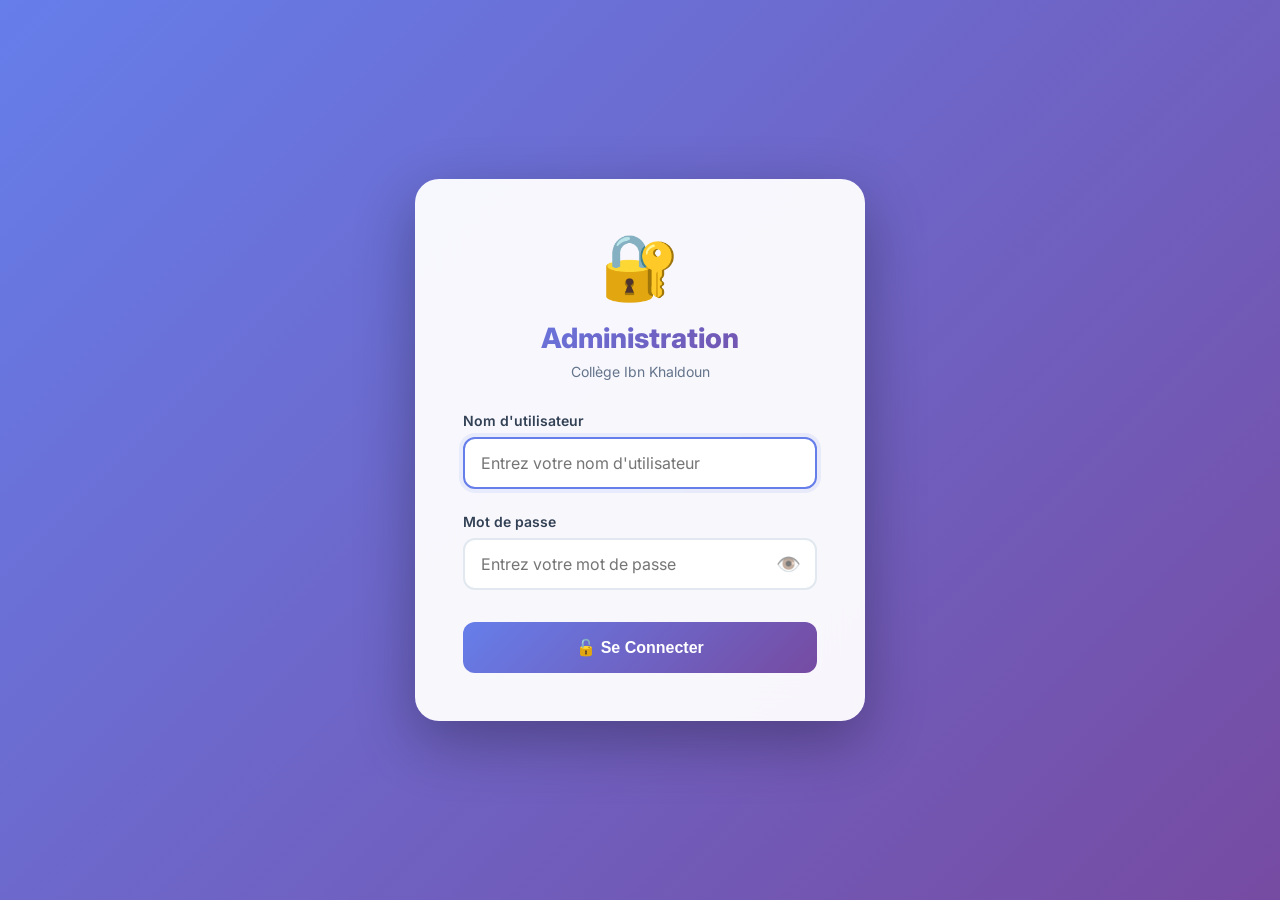
==== add.html @ 6a002084 "new dashbord" ====
<!DOCTYPE html>
<html lang="fr">

<head>
  <meta charset="UTF-8">
  <meta name="viewport" content="width=device-width, initial-scale=1.0">
  <title>Ajouter une Annonce</title>
  <link rel="stylesheet" href="style.css">
  <link href="https://fonts.googleapis.com/css2?family=Inter:wght@300;400;500;600;700;800&display=swap"
    rel="stylesheet">
  <script>
    // Check authentication
    if (sessionStorage.getItem('isLoggedIn') !== 'true') {
      window.location.href = 'login.html';
    }

    // Logout function
    function logout() {
      if (confirm('Voulez-vous vraiment vous déconnecter?')) {
        sessionStorage.removeItem('isLoggedIn');
        sessionStorage.removeItem('loginTime');
        window.location.href = 'login.html';
      }
    }
  </script>
</head>

<body class="admin-body">
  <div class="admin-container">
    <div class="admin-header">
      <h1>➕ Nouvelle Annonce</h1>
      <div style="display: flex; gap: 12px; flex-wrap: wrap;">
        <a href="index.html" class="btn-back">← Retour à l'écran</a>
        <button onclick="logout()" class="btn-logout">🚪 Déconnexion</button>
      </div>
    </div>

    <div class="form-container">
      <!-- TYPE SELECTOR -->
      <div class="type-selector">
        <h2>Type d'Annonce</h2>
        <div class="type-buttons">
          <button class="type-btn active" data-type="absent" onclick="selectType('absent')">
            <span class="type-icon">👨‍🏫</span>
            <span class="type-label">Professeur Absent</span>
          </button>
          <button class="type-btn" data-type="devoir" onclick="selectType('devoir')">
            <span class="type-icon">📝</span>
            <span class="type-label">Devoir / Examen</span>
          </button>
          <button class="type-btn" data-type="exclusion" onclick="selectType('exclusion')">
            <span class="type-icon">⚠️</span>
            <span class="type-label">Exclusion Élève</span>
          </button>
          <button class="type-btn" data-type="other" onclick="selectType('other')">
            <span class="type-icon">📢</span>
            <span class="type-label">Autre Annonce</span>
          </button>
        </div>
      </div>

      <!-- FORM FOR PROFESSEUR ABSENT -->
      <form id="form-absent" class="announcement-form active">
        <h3>Professeur Absent</h3>

        <div class="form-group">
          <label for="absent-prof">Nom du Professeur *</label>
          <input type="text" id="absent-prof" placeholder="Ex: M. Alami" required>
        </div>

        <div class="form-group">
          <label for="absent-matiere">Matière *</label>
          <input type="text" id="absent-matiere" placeholder="Ex: Mathématiques" required>
        </div>

        <div class="form-row">
          <div class="form-group">
            <label for="absent-start">Date de Début *</label>
            <input type="date" id="absent-start" required>
          </div>
          <div class="form-group">
            <label for="absent-end">Date de Fin *</label>
            <input type="date" id="absent-end" required>
          </div>
        </div>

        <div class="form-group">
          <label>Période Calculée</label>
          <div class="calculated-period" id="calculated-period">
            Sélectionnez les dates pour calculer la période
          </div>
        </div>

        <div class="form-group">
          <label for="absent-classes">Classes Concernées *</label>
          <input type="text" id="absent-classes" placeholder="Ex: 1ère A, 1ère B, 2ème C" required>
        </div>

        <div class="form-group">
          <label for="absent-notes">Notes Supplémentaires</label>
          <textarea id="absent-notes" rows="3" placeholder="Informations complémentaires..."></textarea>
        </div>

        <button type="submit" class="btn-submit">
          <span>✓</span> Publier l'Annonce
        </button>
      </form>

      <!-- FORM FOR DEVOIR -->
      <form id="form-devoir" class="announcement-form">
        <h3>Devoir / Examen</h3>

        <div class="form-group">
          <label for="devoir-type">Type *</label>
          <select id="devoir-type" required>
            <option value="">Sélectionner...</option>
            <option value="Devoir">Devoir</option>
            <option value="Examen">Examen</option>
            <option value="Contrôle">Contrôle</option>
            <option value="Test">Test</option>
          </select>
        </div>

        <div class="form-group">
          <label for="devoir-matiere">Matière *</label>
          <input type="text" id="devoir-matiere" placeholder="Ex: Physique-Chimie" required>
        </div>

        <div class="form-group">
          <label for="devoir-class">Classe *</label>
          <input type="text" id="devoir-class" placeholder="Ex: 3ème A" required>
        </div>

        <div class="form-group">
          <label for="devoir-salle">Numéro de Salle *</label>
          <input type="text" id="devoir-salle" placeholder="Ex: B12" required>
        </div>

        <div class="form-group">
          <label for="devoir-date">Date *</label>
          <input type="date" id="devoir-date" required>
        </div>

        <div class="form-row">
          <div class="form-group">
            <label for="devoir-start-time">Heure de Début *</label>
            <input type="time" id="devoir-start-time" required>
          </div>
          <div class="form-group">
            <label for="devoir-end-time">Heure de Fin *</label>
            <input type="time" id="devoir-end-time" required>
          </div>
        </div>

        <div class="form-group">
          <label>Durée Calculée</label>
          <div class="calculated-period" id="calculated-duration">
            Sélectionnez les heures pour calculer la durée
          </div>
        </div>

        <div class="form-group">
          <label for="devoir-notes">Instructions Spéciales</label>
          <textarea id="devoir-notes" rows="3"
            placeholder="Ex: Apporter calculatrice, documents autorisés..."></textarea>
        </div>

        <button type="submit" class="btn-submit">
          <span>✓</span> Publier l'Annonce
        </button>
      </form>

      <!-- FORM FOR STUDENT EXCLUSION -->
      <form id="form-exclusion" class="announcement-form">
        <h3>Exclusion Élève</h3>

        <div class="form-group">
          <label for="exclusion-student">Nom de l'Élève *</label>
          <input type="text" id="exclusion-student" placeholder="Ex: Ahmed Bennani" required>
        </div>

        <div class="form-group">
          <label for="exclusion-class">Classe *</label>
          <input type="text" id="exclusion-class" placeholder="Ex: 2ème B" required>
        </div>

        <div class="form-group">
          <label for="exclusion-reason">Motif de l'Exclusion *</label>
          <textarea id="exclusion-reason" rows="3" placeholder="Décrivez le motif de l'exclusion..."
            required></textarea>
        </div>

        <div class="form-group">
          <label for="exclusion-type">Type d'Exclusion *</label>
          <select id="exclusion-type" required onchange="toggleExclusionDates()">
            <option value="">Sélectionner...</option>
            <option value="temporary">Temporaire (avec dates)</option>
            <option value="permanent">Définitive (permanente)</option>
          </select>
        </div>

        <div id="exclusion-dates" style="display: none;">
          <div class="form-row">
            <div class="form-group">
              <label for="exclusion-start">Date de Début</label>
              <input type="date" id="exclusion-start">
            </div>
            <div class="form-group">
              <label for="exclusion-end">Date de Fin</label>
              <input type="date" id="exclusion-end">
            </div>
          </div>

          <div class="form-group">
            <label>Période Calculée</label>
            <div class="calculated-period" id="calculated-exclusion-period">
              Sélectionnez les dates pour calculer la période
            </div>
          </div>
        </div>

        <div class="form-group">
          <label for="exclusion-notes">Notes Additionnelles</label>
          <textarea id="exclusion-notes" rows="3" placeholder="Informations complémentaires..."></textarea>
        </div>

        <button type="submit" class="btn-submit">
          <span>✓</span> Publier l'Annonce
        </button>
      </form>

      <!-- FORM FOR OTHER ANNOUNCEMENTS -->
      <form id="form-other" class="announcement-form">
        <h3>Autre Annonce</h3>

        <div class="form-group">
          <label for="other-title">Titre de l'Annonce *</label>
          <input type="text" id="other-title" placeholder="Ex: Réunion Parents-Professeurs" required>
        </div>

        <div class="form-group">
          <label for="other-category">Catégorie *</label>
          <select id="other-category" required>
            <option value="">Sélectionner...</option>
            <option value="info">Information</option>
            <option value="event">Événement</option>
            <option value="urgent">Urgent</option>
            <option value="holiday">Vacances</option>
            <option value="activity">Activité</option>
            <option value="reminder">Rappel</option>
            <option value="director">Message du Directeur</option>
          </select>
        </div>

        <div class="form-group">
          <label for="other-description">Description *</label>
          <textarea id="other-description" rows="4" placeholder="Détails de l'annonce..." required></textarea>
        </div>

        <div class="form-group">
          <label for="other-date">Date (Optionnel)</label>
          <input type="date" id="other-date">
        </div>

        <div class="form-group">
          <label for="other-time">Heure (Optionnel)</label>
          <input type="time" id="other-time">
        </div>

        <div class="form-group">
          <label for="other-location">Lieu (Optionnel)</label>
          <input type="text" id="other-location" placeholder="Ex: Amphithéâtre, Cour principale...">
        </div>

        <button type="submit" class="btn-submit">
          <span>✓</span> Publier l'Annonce
        </button>
      </form>
    </div>

    <!-- MANAGE ANNOUNCEMENTS -->
    <div class="manage-section">
      <h2>📋 Gérer les Annonces</h2>
      <div id="manage-list" class="manage-list">
        <!-- Existing announcements will be listed here -->
      </div>
    </div>
  </div>

  <script src="form.js"></script>
</body>

</html>
---- style.css ----
/* ========================================
   GLOBAL STYLES & RESET
   ======================================== */
* {
    margin: 0;
    padding: 0;
    box-sizing: border-box;
}

:root {
    /* Color Palette */
    --primary: #6366f1;
    --primary-dark: #4f46e5;
    --secondary: #8b5cf6;
    --success: #10b981;
    --warning: #f59e0b;
    --danger: #ef4444;
    --info: #3b82f6;

    /* Neutral Colors */
    --bg-primary: #0f172a;
    --bg-secondary: #1e293b;
    --bg-card: #1e293b;
    --text-primary: #f1f5f9;
    --text-secondary: #cbd5e1;
    --text-muted: #94a3b8;

    /* Gradients */
    --gradient-primary: linear-gradient(135deg, #667eea 0%, #764ba2 100%);
    --gradient-success: linear-gradient(135deg, #10b981 0%, #059669 100%);
    --gradient-warning: linear-gradient(135deg, #f59e0b 0%, #d97706 100%);
    --gradient-danger: linear-gradient(135deg, #ef4444 0%, #dc2626 100%);
    --gradient-info: linear-gradient(135deg, #3b82f6 0%, #2563eb 100%);

    /* Shadows */
    --shadow-sm: 0 2px 8px rgba(0, 0, 0, 0.1);
    --shadow-md: 0 4px 16px rgba(0, 0, 0, 0.15);
    --shadow-lg: 0 8px 32px rgba(0, 0, 0, 0.2);
    --shadow-glow: 0 0 20px rgba(99, 102, 241, 0.3);

    /* Border Radius */
    --radius-sm: 8px;
    --radius-md: 12px;
    --radius-lg: 16px;
    --radius-xl: 24px;
}

body {
    font-family: 'Inter', -apple-system, BlinkMacSystemFont, 'Segoe UI', sans-serif;
    background: var(--bg-primary);
    color: var(--text-primary);
    min-height: 100vh;
    overflow-x: hidden;
}

/* Animated Background */
body::before {
    content: '';
    position: fixed;
    top: 0;
    left: 0;
    width: 100%;
    height: 100%;
    background:
        radial-gradient(circle at 20% 50%, rgba(99, 102, 241, 0.1) 0%, transparent 50%),
        radial-gradient(circle at 80% 80%, rgba(139, 92, 246, 0.1) 0%, transparent 50%);
    z-index: -1;
    animation: backgroundPulse 10s ease-in-out infinite;
}

@keyframes backgroundPulse {

    0%,
    100% {
        opacity: 0.5;
    }

    50% {
        opacity: 0.8;
    }
}

/* ========================================
   TOP BAR
   ======================================== */
.top-bar {
    display: flex;
    justify-content: space-between;
    align-items: center;
    padding: 24px 48px;
    background: rgba(30, 41, 59, 0.8);
    backdrop-filter: blur(20px);
    border-bottom: 1px solid rgba(255, 255, 255, 0.1);
    box-shadow: var(--shadow-md);
    position: sticky;
    top: 0;
    z-index: 100;
}

.school-info {
    display: flex;
    flex-direction: column;
    gap: 4px;
}

.school-name {
    font-size: 32px;
    font-weight: 800;
    background: var(--gradient-primary);
    -webkit-background-clip: text;
    -webkit-text-fill-color: transparent;
    background-clip: text;
    letter-spacing: -0.5px;
}

.school-subtitle {
    font-size: 14px;
    color: var(--text-muted);
    font-weight: 500;
    text-transform: uppercase;
    letter-spacing: 1px;
}

.datetime {
    text-align: right;
}

#time {
    font-size: 36px;
    font-weight: 700;
    color: var(--text-primary);
    font-variant-numeric: tabular-nums;
    letter-spacing: -1px;
}

#date {
    font-size: 16px;
    color: var(--text-secondary);
    margin-top: 4px;
    font-weight: 500;
}

/* ========================================
   MAIN CONTENT
   ======================================== */
.content {
    padding: 48px;
    max-width: 1600px;
    margin: 0 auto;
}

.announcements-header {
    display: flex;
    justify-content: space-between;
    align-items: center;
    margin-bottom: 40px;
}

.announcements-header h1 {
    font-size: 42px;
    font-weight: 800;
    color: var(--text-primary);
    letter-spacing: -1px;
}

.live-indicator {
    display: flex;
    align-items: center;
    gap: 10px;
    padding: 12px 24px;
    background: rgba(239, 68, 68, 0.1);
    border: 2px solid var(--danger);
    border-radius: var(--radius-lg);
    font-weight: 700;
    color: var(--danger);
    font-size: 14px;
    letter-spacing: 1px;
}

.pulse {
    width: 12px;
    height: 12px;
    background: var(--danger);
    border-radius: 50%;
    animation: pulse 2s ease-in-out infinite;
}

@keyframes pulse {

    0%,
    100% {
        transform: scale(1);
        opacity: 1;
    }

    50% {
        transform: scale(1.3);
        opacity: 0.7;
    }
}

/* ========================================
   ANNOUNCEMENTS GRID
   ======================================== */
.announcements-grid {
    display: grid;
    grid-template-columns: repeat(auto-fill, minmax(450px, 1fr));
    gap: 24px;
    animation: fadeIn 0.6s ease-out;
}

@keyframes fadeIn {
    from {
        opacity: 0;
        transform: translateY(20px);
    }

    to {
        opacity: 1;
        transform: translateY(0);
    }
}

/* ========================================
   ANNOUNCEMENT CARDS
   ======================================== */
.announcement-card {
    background: var(--bg-card);
    border-radius: var(--radius-lg);
    padding: 28px;
    border: 1px solid rgba(255, 255, 255, 0.1);
    box-shadow: var(--shadow-md);
    transition: all 0.3s cubic-bezier(0.4, 0, 0.2, 1);
    position: relative;
    overflow: hidden;
    animation: slideIn 0.5s ease-out backwards;
}

@keyframes slideIn {
    from {
        opacity: 0;
        transform: translateX(-30px);
    }

    to {
        opacity: 1;
        transform: translateX(0);
    }
}

.announcement-card::before {
    content: '';
    position: absolute;
    top: 0;
    left: 0;
    width: 100%;
    height: 4px;
    background: var(--gradient-primary);
}

.announcement-card:hover {
    transform: translateY(-4px);
    box-shadow: var(--shadow-lg), var(--shadow-glow);
    border-color: rgba(99, 102, 241, 0.3);
}

/* Card Types */
.announcement-card.absent::before {
    background: var(--gradient-warning);
}

.announcement-card.devoir::before {
    background: var(--gradient-info);
}

.announcement-card.other::before {
    background: var(--gradient-success);
}

.announcement-card.urgent::before {
    background: var(--gradient-danger);
}

.card-header {
    display: flex;
    align-items: center;
    gap: 12px;
    margin-bottom: 16px;
}

.card-icon {
    font-size: 32px;
    filter: drop-shadow(0 2px 4px rgba(0, 0, 0, 0.2));
}

.card-type {
    display: inline-block;
    padding: 6px 14px;
    background: rgba(99, 102, 241, 0.15);
    color: var(--primary);
    border-radius: var(--radius-sm);
    font-size: 12px;
    font-weight: 700;
    text-transform: uppercase;
    letter-spacing: 0.5px;
}

.card-title {
    font-size: 24px;
    font-weight: 700;
    color: var(--text-primary);
    margin-bottom: 12px;
    line-height: 1.3;
}

.card-content {
    color: var(--text-secondary);
    line-height: 1.7;
    font-size: 16px;
}

.card-detail {
    display: flex;
    align-items: center;
    gap: 8px;
    margin-top: 8px;
    padding: 8px 12px;
    background: rgba(255, 255, 255, 0.05);
    border-radius: var(--radius-sm);
    font-size: 14px;
}

.card-detail-icon {
    font-size: 16px;
}

.card-footer {
    margin-top: 20px;
    padding-top: 16px;
    border-top: 1px solid rgba(255, 255, 255, 0.1);
    display: flex;
    justify-content: space-between;
    align-items: center;
    font-size: 13px;
    color: var(--text-muted);
}

.card-timestamp {
    display: flex;
    align-items: center;
    gap: 6px;
}

/* ========================================
   EMPTY STATE
   ======================================== */
.no-announcements {
    display: flex;
    justify-content: center;
    align-items: center;
    min-height: 400px;
}

.empty-state {
    text-align: center;
    padding: 60px;
}

.empty-icon {
    font-size: 80px;
    margin-bottom: 24px;
    opacity: 0.5;
}

.empty-state h2 {
    font-size: 28px;
    color: var(--text-secondary);
    margin-bottom: 12px;
}

.empty-state p {
    font-size: 16px;
    color: var(--text-muted);
}

/* ========================================
   ADMIN TRIGGER (Hidden)
   ======================================== */
.admin-trigger {
    position: fixed;
    bottom: 20px;
    right: 20px;
    width: 50px;
    height: 50px;
    cursor: pointer;
    opacity: 0;
    z-index: 999;
}

/* ========================================
   ADMIN BODY & CONTAINER
   ======================================== */
.admin-body {
    background: var(--bg-primary);
    padding: 24px;
}

.admin-container {
    max-width: 1200px;
    margin: 0 auto;
}

.admin-header {
    display: flex;
    justify-content: space-between;
    align-items: center;
    margin-bottom: 40px;
    padding: 24px;
    background: var(--bg-card);
    border-radius: var(--radius-lg);
    border: 1px solid rgba(255, 255, 255, 0.1);
}

.admin-header h1 {
    font-size: 36px;
    font-weight: 800;
    background: var(--gradient-primary);
    -webkit-background-clip: text;
    -webkit-text-fill-color: transparent;
    background-clip: text;
}

.btn-back {
    padding: 12px 24px;
    background: rgba(255, 255, 255, 0.1);
    color: var(--text-primary);
    text-decoration: none;
    border-radius: var(--radius-md);
    font-weight: 600;
    transition: all 0.3s ease;
    border: 1px solid rgba(255, 255, 255, 0.1);
}

.btn-back:hover {
    background: rgba(255, 255, 255, 0.15);
    transform: translateX(-4px);
}

.btn-logout {
    padding: 12px 24px;
    background: rgba(239, 68, 68, 0.1);
    color: var(--danger);
    text-decoration: none;
    border-radius: var(--radius-md);
    font-weight: 600;
    transition: all 0.3s ease;
    border: 2px solid rgba(239, 68, 68, 0.3);
    cursor: pointer;
    font-family: inherit;
    font-size: 14px;
}

.btn-logout:hover {
    background: var(--danger);
    color: white;
    border-color: var(--danger);
    transform: translateY(-2px);
}

/* ========================================
   FORM CONTAINER
   ======================================== */
.form-container {
    background: var(--bg-card);
    border-radius: var(--radius-lg);
    padding: 40px;
    border: 1px solid rgba(255, 255, 255, 0.1);
    box-shadow: var(--shadow-lg);
    margin-bottom: 40px;
}

/* ========================================
   TYPE SELECTOR
   ======================================== */
.type-selector {
    margin-bottom: 40px;
}

.type-selector h2 {
    font-size: 20px;
    font-weight: 700;
    color: var(--text-primary);
    margin-bottom: 20px;
}

.type-buttons {
    display: grid;
    grid-template-columns: repeat(3, 1fr);
    gap: 16px;
}

.type-btn {
    display: flex;
    flex-direction: column;
    align-items: center;
    gap: 12px;
    padding: 24px;
    background: rgba(255, 255, 255, 0.05);
    border: 2px solid rgba(255, 255, 255, 0.1);
    border-radius: var(--radius-md);
    cursor: pointer;
    transition: all 0.3s ease;
    font-size: 16px;
    font-weight: 600;
    color: var(--text-secondary);
}

.type-btn:hover {
    background: rgba(255, 255, 255, 0.08);
    border-color: rgba(99, 102, 241, 0.5);
    transform: translateY(-2px);
}

.type-btn.active {
    background: rgba(99, 102, 241, 0.15);
    border-color: var(--primary);
    color: var(--primary);
    box-shadow: 0 0 20px rgba(99, 102, 241, 0.2);
}

.type-icon {
    font-size: 40px;
}

.type-label {
    font-size: 14px;
    font-weight: 600;
}

/* ========================================
   ANNOUNCEMENT FORMS
   ======================================== */
.announcement-form {
    display: none;
    animation: fadeInForm 0.4s ease-out;
}

.announcement-form.active {
    display: block;
}

@keyframes fadeInForm {
    from {
        opacity: 0;
        transform: translateY(10px);
    }

    to {
        opacity: 1;
        transform: translateY(0);
    }
}

.announcement-form h3 {
    font-size: 24px;
    font-weight: 700;
    color: var(--text-primary);
    margin-bottom: 28px;
    padding-bottom: 16px;
    border-bottom: 2px solid rgba(255, 255, 255, 0.1);
}

.form-group {
    margin-bottom: 24px;
}

.form-row {
    display: grid;
    grid-template-columns: 1fr 1fr;
    gap: 20px;
}

.form-group label {
    display: block;
    font-size: 14px;
    font-weight: 600;
    color: var(--text-secondary);
    margin-bottom: 8px;
    text-transform: uppercase;
    letter-spacing: 0.5px;
}

.form-group input,
.form-group select,
.form-group textarea {
    width: 100%;
    padding: 14px 16px;
    background: rgba(255, 255, 255, 0.05);
    border: 2px solid rgba(255, 255, 255, 0.1);
    border-radius: var(--radius-md);
    color: var(--text-primary);
    font-size: 16px;
    font-family: inherit;
    transition: all 0.3s ease;
}

.form-group input:focus,
.form-group select:focus,
.form-group textarea:focus {
    outline: none;
    border-color: var(--primary);
    background: rgba(99, 102, 241, 0.05);
    box-shadow: 0 0 0 4px rgba(99, 102, 241, 0.1);
}

.form-group textarea {
    resize: vertical;
    min-height: 100px;
}

.calculated-period {
    padding: 16px;
    background: rgba(99, 102, 241, 0.1);
    border: 2px dashed var(--primary);
    border-radius: var(--radius-md);
    color: var(--primary);
    font-weight: 600;
    text-align: center;
    font-size: 15px;
}

/* ========================================
   SUBMIT BUTTON
   ======================================== */
.btn-submit {
    width: 100%;
    padding: 18px 32px;
    background: var(--gradient-primary);
    color: white;
    border: none;
    border-radius: var(--radius-md);
    font-size: 18px;
    font-weight: 700;
    cursor: pointer;
    transition: all 0.3s ease;
    margin-top: 32px;
    display: flex;
    align-items: center;
    justify-content: center;
    gap: 10px;
    box-shadow: 0 4px 16px rgba(99, 102, 241, 0.3);
}

.btn-submit:hover {
    transform: translateY(-2px);
    box-shadow: 0 8px 24px rgba(99, 102, 241, 0.4);
}

.btn-submit:active {
    transform: translateY(0);
}

/* ========================================
   MANAGE SECTION
   ======================================== */
.manage-section {
    background: var(--bg-card);
    border-radius: var(--radius-lg);
    padding: 40px;
    border: 1px solid rgba(255, 255, 255, 0.1);
}

.manage-section h2 {
    font-size: 28px;
    font-weight: 700;
    color: var(--text-primary);
    margin-bottom: 24px;
}

.manage-list {
    display: flex;
    flex-direction: column;
    gap: 16px;
}

.manage-item {
    display: flex;
    justify-content: space-between;
    align-items: center;
    padding: 20px;
    background: rgba(255, 255, 255, 0.05);
    border: 1px solid rgba(255, 255, 255, 0.1);
    border-radius: var(--radius-md);
    transition: all 0.3s ease;
}

.manage-item:hover {
    background: rgba(255, 255, 255, 0.08);
    border-color: rgba(99, 102, 241, 0.3);
}

.manage-item-info {
    flex: 1;
}

.manage-item-title {
    font-size: 18px;
    font-weight: 600;
    color: var(--text-primary);
    margin-bottom: 4px;
}

.manage-item-meta {
    font-size: 14px;
    color: var(--text-muted);
}

.manage-item-actions {
    display: flex;
    gap: 10px;
}

.btn-edit {
    padding: 10px 20px;
    background: rgba(59, 130, 246, 0.1);
    color: var(--info);
    border: 2px solid var(--info);
    border-radius: var(--radius-sm);
    font-weight: 600;
    cursor: pointer;
    transition: all 0.3s ease;
}

.btn-edit:hover {
    background: var(--info);
    color: white;
    transform: scale(1.05);
}

.btn-delete {
    padding: 10px 20px;
    background: rgba(239, 68, 68, 0.1);
    color: var(--danger);
    border: 2px solid var(--danger);
    border-radius: var(--radius-sm);
    font-weight: 600;
    cursor: pointer;
    transition: all 0.3s ease;
}

.btn-delete:hover {
    background: var(--danger);
    color: white;
    transform: scale(1.05);
}

/* ========================================
   RESPONSIVE DESIGN
   ======================================== */
@media (max-width: 1200px) {
    .announcements-grid {
        grid-template-columns: repeat(auto-fill, minmax(350px, 1fr));
    }
}

@media (max-width: 768px) {
    .top-bar {
        padding: 16px 20px;
        flex-direction: column;
        gap: 12px;
        text-align: center;
    }

    .school-name {
        font-size: 22px;
    }

    .school-subtitle {
        font-size: 12px;
    }

    #time {
        font-size: 24px;
    }

    #date {
        font-size: 14px;
    }

    .content {
        padding: 16px;
    }

    .announcements-header {
        flex-direction: column;
        gap: 16px;
        align-items: flex-start;
    }

    .announcements-header h1 {
        font-size: 28px;
    }

    .live-indicator {
        padding: 10px 18px;
        font-size: 12px;
    }

    .announcements-grid {
        grid-template-columns: 1fr;
        gap: 16px;
    }

    .announcement-card {
        padding: 20px;
    }

    .card-title {
        font-size: 20px;
    }

    /* Admin Mobile Styles */
    .admin-body {
        padding: 12px;
    }

    .admin-header {
        flex-direction: column;
        gap: 16px;
        padding: 20px;
    }

    .admin-header h1 {
        font-size: 28px;
    }

    .btn-back {
        width: 100%;
        text-align: center;
    }

    .form-container {
        padding: 24px 20px;
    }

    .type-buttons {
        grid-template-columns: 1fr;
        gap: 12px;
    }

    .type-btn {
        padding: 20px;
    }

    .type-icon {
        font-size: 36px;
    }

    .form-row {
        grid-template-columns: 1fr;
        gap: 16px;
    }

    .form-group input,
    .form-group select,
    .form-group textarea {
        font-size: 16px;
        /* Prevents zoom on iOS */
        padding: 16px;
        /* Larger touch targets */
    }

    .btn-submit {
        padding: 20px 32px;
        font-size: 16px;
    }

    .manage-section {
        padding: 24px 20px;
    }

    .manage-section h2 {
        font-size: 24px;
    }

    .manage-item {
        flex-direction: column;
        gap: 16px;
        align-items: flex-start;
    }

    .btn-delete,
    .btn-edit {
        width: 100%;
        padding: 14px 20px;
        text-align: center;
    }

    .manage-item-actions {
        width: 100%;
        display: flex;
        gap: 10px;
    }

    .manage-item-actions button {
        flex: 1;
    }
}

/* Tablet Styles */
@media (max-width: 1024px) and (min-width: 769px) {
    .announcements-grid {
        grid-template-columns: repeat(2, 1fr);
    }

    .type-buttons {
        grid-template-columns: repeat(3, 1fr);
    }
}
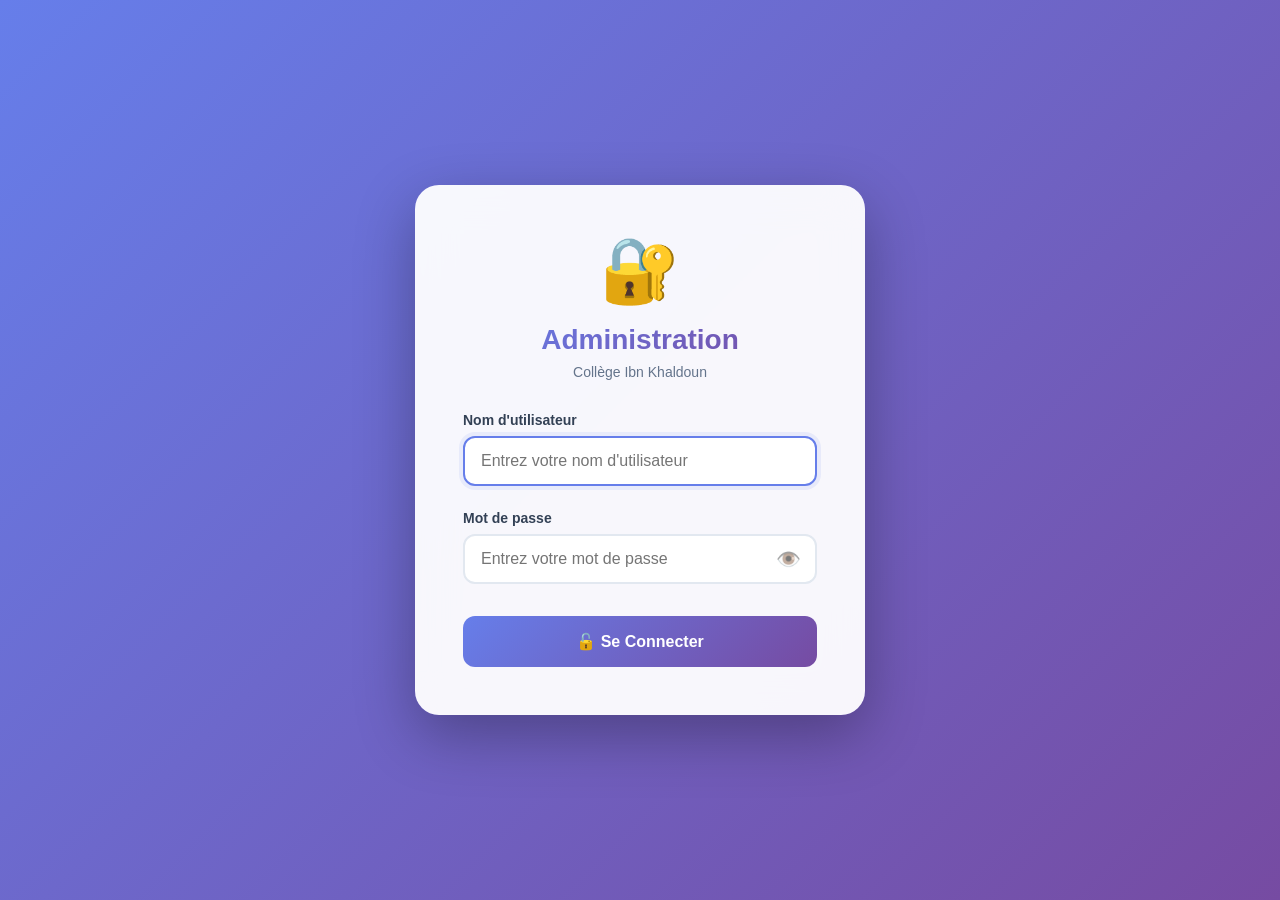
==== commit 7072c047: "sans icon" ====
--- a/add.html
+++ b/add.html
@@ -6,8 +6,6 @@
   <meta name="viewport" content="width=device-width, initial-scale=1.0">
   <title>Ajouter une Annonce</title>
   <link rel="stylesheet" href="style.css">
-  <link href="https://fonts.googleapis.com/css2?family=Inter:wght@300;400;500;600;700;800&display=swap"
-    rel="stylesheet">
   <script>
     // Check authentication
     if (sessionStorage.getItem('isLoggedIn') !== 'true') {
--- a/style.css
+++ b/style.css
@@ -46,7 +46,7 @@
 }
 
 body {
-    font-family: 'Inter', -apple-system, BlinkMacSystemFont, 'Segoe UI', sans-serif;
+    font-family: -apple-system, BlinkMacSystemFont, 'Segoe UI', 'Roboto', 'Helvetica Neue', Arial, sans-serif;
     background: var(--bg-primary);
     color: var(--text-primary);
     min-height: 100vh;
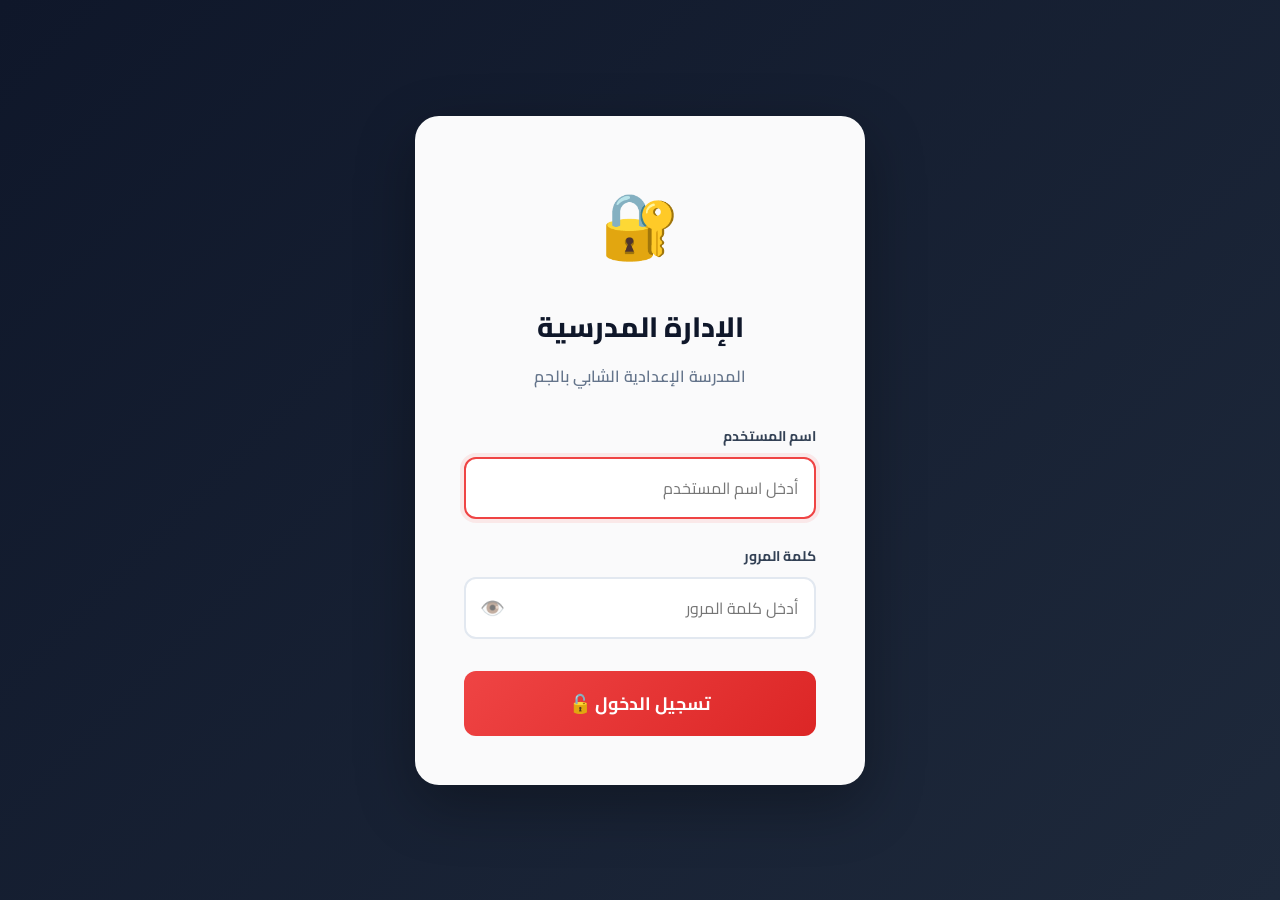
==== commit 66461a84: "Full Arabic Translation (Admin + Login + Display)" ====
--- a/add.html
+++ b/add.html
@@ -1,10 +1,14 @@
 <!DOCTYPE html>
-<html lang="fr">
+<html lang="ar" dir="rtl">
 
 <head>
   <meta charset="UTF-8">
   <meta name="viewport" content="width=device-width, initial-scale=1.0">
-  <title>Ajouter une Annonce</title>
+  <title>إضافة إعلان جديد</title>
+  <!-- Import Cairo Font -->
+  <link rel="preconnect" href="https://fonts.googleapis.com">
+  <link rel="preconnect" href="https://fonts.gstatic.com" crossorigin>
+  <link href="https://fonts.googleapis.com/css2?family=Cairo:wght@400;600;700;800;900&display=swap" rel="stylesheet">
   <link rel="stylesheet" href="style.css">
   <script>
     // Check authentication
@@ -14,7 +18,7 @@
 
     // Logout function
     function logout() {
-      if (confirm('Voulez-vous vraiment vous déconnecter?')) {
+      if (confirm('هل تريد حقاً تسجيل الخروج؟')) {
         sessionStorage.removeItem('isLoggedIn');
         sessionStorage.removeItem('loginTime');
         window.location.href = 'login.html';
@@ -26,265 +30,263 @@
 <body class="admin-body">
   <div class="admin-container">
     <div class="admin-header">
-      <h1>➕ Nouvelle Annonce</h1>
+      <h1>➕ إعلان جديد</h1>
       <div style="display: flex; gap: 12px; flex-wrap: wrap;">
-        <a href="index.html" class="btn-back">← Retour à l'écran</a>
-        <button onclick="logout()" class="btn-logout">🚪 Déconnexion</button>
+        <a href="index.html" class="btn-back">← الشاشة الرئيسية</a>
+        <button onclick="logout()" class="btn-logout">🚪 خروج</button>
       </div>
     </div>
 
     <div class="form-container">
       <!-- TYPE SELECTOR -->
       <div class="type-selector">
-        <h2>Type d'Annonce</h2>
+        <h2>نوع الإعلان</h2>
         <div class="type-buttons">
           <button class="type-btn active" data-type="absent" onclick="selectType('absent')">
             <span class="type-icon">👨‍🏫</span>
-            <span class="type-label">Professeur Absent</span>
+            <span class="type-label">غياب أستاذ</span>
           </button>
           <button class="type-btn" data-type="devoir" onclick="selectType('devoir')">
             <span class="type-icon">📝</span>
-            <span class="type-label">Devoir / Examen</span>
+            <span class="type-label">فرض / امتحان</span>
           </button>
           <button class="type-btn" data-type="exclusion" onclick="selectType('exclusion')">
             <span class="type-icon">⚠️</span>
-            <span class="type-label">Exclusion Élève</span>
+            <span class="type-label">طرد تلميذ</span>
           </button>
           <button class="type-btn" data-type="other" onclick="selectType('other')">
             <span class="type-icon">📢</span>
-            <span class="type-label">Autre Annonce</span>
+            <span class="type-label">إعلان عام</span>
           </button>
         </div>
       </div>
 
       <!-- FORM FOR PROFESSEUR ABSENT -->
       <form id="form-absent" class="announcement-form active">
-        <h3>Professeur Absent</h3>
-
-        <div class="form-group">
-          <label for="absent-prof">Nom du Professeur *</label>
-          <input type="text" id="absent-prof" placeholder="Ex: M. Alami" required>
-        </div>
-
-        <div class="form-group">
-          <label for="absent-matiere">Matière *</label>
-          <input type="text" id="absent-matiere" placeholder="Ex: Mathématiques" required>
+        <h3>تسجيل غياب مدرس</h3>
+
+        <div class="form-group">
+          <label for="absent-prof">اسم الأستاذ *</label>
+          <input type="text" id="absent-prof" placeholder="مثال: الأستاذ محمد..." required>
+        </div>
+
+        <div class="form-group">
+          <label for="absent-matiere">المادة *</label>
+          <input type="text" id="absent-matiere" placeholder="مثال: الرياضيات" required>
         </div>
 
         <div class="form-row">
           <div class="form-group">
-            <label for="absent-start">Date de Début *</label>
+            <label for="absent-start">من تاريخ *</label>
             <input type="date" id="absent-start" required>
           </div>
           <div class="form-group">
-            <label for="absent-end">Date de Fin *</label>
+            <label for="absent-end">إلى تاريخ *</label>
             <input type="date" id="absent-end" required>
           </div>
         </div>
 
         <div class="form-group">
-          <label>Période Calculée</label>
+          <label>المدة المحسوبة</label>
           <div class="calculated-period" id="calculated-period">
-            Sélectionnez les dates pour calculer la période
-          </div>
-        </div>
-
-        <div class="form-group">
-          <label for="absent-classes">Classes Concernées *</label>
-          <input type="text" id="absent-classes" placeholder="Ex: 1ère A, 1ère B, 2ème C" required>
-        </div>
-
-        <div class="form-group">
-          <label for="absent-notes">Notes Supplémentaires</label>
-          <textarea id="absent-notes" rows="3" placeholder="Informations complémentaires..."></textarea>
-        </div>
-
-        <button type="submit" class="btn-submit">
-          <span>✓</span> Publier l'Annonce
+            اختر التواريخ لحساب المدة
+          </div>
+        </div>
+
+        <div class="form-group">
+          <label for="absent-classes">الأقسام المعنية *</label>
+          <input type="text" id="absent-classes" placeholder="مثال: 7أ1, 8أ2..." required>
+        </div>
+
+        <div class="form-group">
+          <label for="absent-notes">ملاحظات إضافية</label>
+          <textarea id="absent-notes" rows="3" placeholder="أي معلومات إضافية للتلاميذ..."></textarea>
+        </div>
+
+        <button type="submit" class="btn-submit">
+          <span>✓</span> نشر الإعلان
         </button>
       </form>
 
       <!-- FORM FOR DEVOIR -->
       <form id="form-devoir" class="announcement-form">
-        <h3>Devoir / Examen</h3>
-
-        <div class="form-group">
-          <label for="devoir-type">Type *</label>
+        <h3>موعد فرض أو امتحان</h3>
+
+        <div class="form-group">
+          <label for="devoir-type">النوع *</label>
           <select id="devoir-type" required>
-            <option value="">Sélectionner...</option>
-            <option value="Devoir">Devoir</option>
-            <option value="Examen">Examen</option>
-            <option value="Contrôle">Contrôle</option>
-            <option value="Test">Test</option>
+            <option value="">اختر...</option>
+            <option value="Contrôle">فرض مراقبة</option>
+            <option value="Synthèse">فرض تأليفي</option>
+            <option value="Examen">امتحان</option>
           </select>
         </div>
 
         <div class="form-group">
-          <label for="devoir-matiere">Matière *</label>
-          <input type="text" id="devoir-matiere" placeholder="Ex: Physique-Chimie" required>
-        </div>
-
-        <div class="form-group">
-          <label for="devoir-class">Classe *</label>
-          <input type="text" id="devoir-class" placeholder="Ex: 3ème A" required>
-        </div>
-
-        <div class="form-group">
-          <label for="devoir-salle">Numéro de Salle *</label>
-          <input type="text" id="devoir-salle" placeholder="Ex: B12" required>
-        </div>
-
-        <div class="form-group">
-          <label for="devoir-date">Date *</label>
+          <label for="devoir-matiere">المادة *</label>
+          <input type="text" id="devoir-matiere" placeholder="مثال: العلوم الطبيعية" required>
+        </div>
+
+        <div class="form-group">
+          <label for="devoir-class">القسم *</label>
+          <input type="text" id="devoir-class" placeholder="مثال: 9 أساسي 3" required>
+        </div>
+
+        <div class="form-group">
+          <label for="devoir-salle">القاعة *</label>
+          <input type="text" id="devoir-salle" placeholder="مثال: قاعة 12" required>
+        </div>
+
+        <div class="form-group">
+          <label for="devoir-date">التاريخ *</label>
           <input type="date" id="devoir-date" required>
         </div>
 
         <div class="form-row">
           <div class="form-group">
-            <label for="devoir-start-time">Heure de Début *</label>
+            <label for="devoir-start-time">من الساعة *</label>
             <input type="time" id="devoir-start-time" required>
           </div>
           <div class="form-group">
-            <label for="devoir-end-time">Heure de Fin *</label>
+            <label for="devoir-end-time">إلى الساعة *</label>
             <input type="time" id="devoir-end-time" required>
           </div>
         </div>
 
         <div class="form-group">
-          <label>Durée Calculée</label>
+          <label>المدة</label>
           <div class="calculated-period" id="calculated-duration">
-            Sélectionnez les heures pour calculer la durée
-          </div>
-        </div>
-
-        <div class="form-group">
-          <label for="devoir-notes">Instructions Spéciales</label>
-          <textarea id="devoir-notes" rows="3"
-            placeholder="Ex: Apporter calculatrice, documents autorisés..."></textarea>
-        </div>
-
-        <button type="submit" class="btn-submit">
-          <span>✓</span> Publier l'Annonce
+            اختر التوقيت لحساب المدة
+          </div>
+        </div>
+
+        <div class="form-group">
+          <label for="devoir-notes">تعليمات خاصة</label>
+          <textarea id="devoir-notes" rows="3" placeholder="مثال: إحضار الآلة الحاسبة..."></textarea>
+        </div>
+
+        <button type="submit" class="btn-submit">
+          <span>✓</span> نشر الإعلان
         </button>
       </form>
 
       <!-- FORM FOR STUDENT EXCLUSION -->
       <form id="form-exclusion" class="announcement-form">
-        <h3>Exclusion Élève</h3>
-
-        <div class="form-group">
-          <label for="exclusion-student">Nom de l'Élève *</label>
-          <input type="text" id="exclusion-student" placeholder="Ex: Ahmed Bennani" required>
-        </div>
-
-        <div class="form-group">
-          <label for="exclusion-class">Classe *</label>
-          <input type="text" id="exclusion-class" placeholder="Ex: 2ème B" required>
-        </div>
-
-        <div class="form-group">
-          <label for="exclusion-reason">Motif de l'Exclusion *</label>
-          <textarea id="exclusion-reason" rows="3" placeholder="Décrivez le motif de l'exclusion..."
-            required></textarea>
-        </div>
-
-        <div class="form-group">
-          <label for="exclusion-type">Type d'Exclusion *</label>
+        <h3>طرد / إقصاء تلميذ</h3>
+
+        <div class="form-group">
+          <label for="exclusion-student">اسم التلميذ *</label>
+          <input type="text" id="exclusion-student" placeholder="الاسم واللقب" required>
+        </div>
+
+        <div class="form-group">
+          <label for="exclusion-class">القسم *</label>
+          <input type="text" id="exclusion-class" placeholder="مثال: 8 أساسي 5" required>
+        </div>
+
+        <div class="form-group">
+          <label for="exclusion-reason">سبب الطرد *</label>
+          <textarea id="exclusion-reason" rows="3" placeholder="اكتب سبب الإقصاء..." required></textarea>
+        </div>
+
+        <div class="form-group">
+          <label for="exclusion-type">نوع العقوبة *</label>
           <select id="exclusion-type" required onchange="toggleExclusionDates()">
-            <option value="">Sélectionner...</option>
-            <option value="temporary">Temporaire (avec dates)</option>
-            <option value="permanent">Définitive (permanente)</option>
+            <option value="">اختر...</option>
+            <option value="temporary">طرد مؤقت (بأيام)</option>
+            <option value="permanent">طرد نهائي (رفت)</option>
           </select>
         </div>
 
         <div id="exclusion-dates" style="display: none;">
           <div class="form-row">
             <div class="form-group">
-              <label for="exclusion-start">Date de Début</label>
+              <label for="exclusion-start">من تاريخ</label>
               <input type="date" id="exclusion-start">
             </div>
             <div class="form-group">
-              <label for="exclusion-end">Date de Fin</label>
+              <label for="exclusion-end">إلى تاريخ</label>
               <input type="date" id="exclusion-end">
             </div>
           </div>
 
           <div class="form-group">
-            <label>Période Calculée</label>
+            <label>المدة المحسوبة</label>
             <div class="calculated-period" id="calculated-exclusion-period">
-              Sélectionnez les dates pour calculer la période
+              اختر التواريخ لحساب المدة
             </div>
           </div>
         </div>
 
         <div class="form-group">
-          <label for="exclusion-notes">Notes Additionnelles</label>
-          <textarea id="exclusion-notes" rows="3" placeholder="Informations complémentaires..."></textarea>
-        </div>
-
-        <button type="submit" class="btn-submit">
-          <span>✓</span> Publier l'Annonce
+          <label for="exclusion-notes">ملاحظات إدارية</label>
+          <textarea id="exclusion-notes" rows="3" placeholder="معلومات للإدارة فقط..."></textarea>
+        </div>
+
+        <button type="submit" class="btn-submit">
+          <span>✓</span> نشر الإعلان
         </button>
       </form>
 
       <!-- FORM FOR OTHER ANNOUNCEMENTS -->
       <form id="form-other" class="announcement-form">
-        <h3>Autre Annonce</h3>
-
-        <div class="form-group">
-          <label for="other-title">Titre de l'Annonce *</label>
-          <input type="text" id="other-title" placeholder="Ex: Réunion Parents-Professeurs" required>
-        </div>
-
-        <div class="form-group">
-          <label for="other-category">Catégorie *</label>
+        <h3>إعلان عام / إداري</h3>
+
+        <div class="form-group">
+          <label for="other-title">عنوان الإعلان *</label>
+          <input type="text" id="other-title" placeholder="مثال: اجتماع أولياء الأمور" required>
+        </div>
+
+        <div class="form-group">
+          <label for="other-category">التصنيف *</label>
           <select id="other-category" required>
-            <option value="">Sélectionner...</option>
-            <option value="info">Information</option>
-            <option value="event">Événement</option>
-            <option value="urgent">Urgent</option>
-            <option value="holiday">Vacances</option>
-            <option value="activity">Activité</option>
-            <option value="reminder">Rappel</option>
-            <option value="director">Message du Directeur</option>
+            <option value="">اختر...</option>
+            <option value="info">معلومة</option>
+            <option value="event">حدث / نشاط</option>
+            <option value="urgent">عاجل</option>
+            <option value="holiday">عطلة</option>
+            <option value="activity">نشاط ثقافي</option>
+            <option value="reminder">تذكير</option>
+            <option value="director">من الإدارة</option>
           </select>
         </div>
 
         <div class="form-group">
-          <label for="other-description">Description *</label>
-          <textarea id="other-description" rows="4" placeholder="Détails de l'annonce..." required></textarea>
-        </div>
-
-        <div class="form-group">
-          <label for="other-date">Date (Optionnel)</label>
+          <label for="other-description">نص الإعلان *</label>
+          <textarea id="other-description" rows="4" placeholder="اكتب تفاصيل الإعلان هنا..." required></textarea>
+        </div>
+
+        <div class="form-group">
+          <label for="other-date">التاريخ (اختياري)</label>
           <input type="date" id="other-date">
         </div>
 
         <div class="form-group">
-          <label for="other-time">Heure (Optionnel)</label>
+          <label for="other-time">التوقيت (اختياري)</label>
           <input type="time" id="other-time">
         </div>
 
         <div class="form-group">
-          <label for="other-location">Lieu (Optionnel)</label>
-          <input type="text" id="other-location" placeholder="Ex: Amphithéâtre, Cour principale...">
-        </div>
-
-        <button type="submit" class="btn-submit">
-          <span>✓</span> Publier l'Annonce
+          <label for="other-location">المكان (اختياري)</label>
+          <input type="text" id="other-location" placeholder="مثال: الساحة الرئيسية">
+        </div>
+
+        <button type="submit" class="btn-submit">
+          <span>✓</span> نشر الإعلان
         </button>
       </form>
     </div>
 
     <!-- MANAGE ANNOUNCEMENTS -->
     <div class="manage-section">
-      <h2>📋 Gérer les Annonces</h2>
+      <h2>📋 إدارة الإعلانات المنشورة</h2>
       <div id="manage-list" class="manage-list">
         <!-- Existing announcements will be listed here -->
       </div>
     </div>
   </div>
 
+  <script src="storage.js"></script>
   <script src="form.js"></script>
 </body>
 
--- a/style.css
+++ b/style.css
@@ -1,218 +1,258 @@
-/* ========================================
-   GLOBAL STYLES & RESET
-   ======================================== */
-* {
-    margin: 0;
-    padding: 0;
-    box-sizing: border-box;
-}
-
 :root {
-    /* Color Palette */
-    --primary: #6366f1;
-    --primary-dark: #4f46e5;
-    --secondary: #8b5cf6;
-    --success: #10b981;
-    --warning: #f59e0b;
-    --danger: #ef4444;
-    --info: #3b82f6;
-
-    /* Neutral Colors */
-    --bg-primary: #0f172a;
-    --bg-secondary: #1e293b;
-    --bg-card: #1e293b;
-    --text-primary: #f1f5f9;
-    --text-secondary: #cbd5e1;
-    --text-muted: #94a3b8;
-
-    /* Gradients */
-    --gradient-primary: linear-gradient(135deg, #667eea 0%, #764ba2 100%);
-    --gradient-success: linear-gradient(135deg, #10b981 0%, #059669 100%);
-    --gradient-warning: linear-gradient(135deg, #f59e0b 0%, #d97706 100%);
-    --gradient-danger: linear-gradient(135deg, #ef4444 0%, #dc2626 100%);
-    --gradient-info: linear-gradient(135deg, #3b82f6 0%, #2563eb 100%);
-
-    /* Shadows */
-    --shadow-sm: 0 2px 8px rgba(0, 0, 0, 0.1);
-    --shadow-md: 0 4px 16px rgba(0, 0, 0, 0.15);
-    --shadow-lg: 0 8px 32px rgba(0, 0, 0, 0.2);
-    --shadow-glow: 0 0 20px rgba(99, 102, 241, 0.3);
-
-    /* Border Radius */
-    --radius-sm: 8px;
-    --radius-md: 12px;
-    --radius-lg: 16px;
-    --radius-xl: 24px;
+    --bg-primary: #ffffff;
+    /* Fond Blanc */
+    --accent: #ef4444;
+    /* Rouge Vif */
+    --text-primary: #1e293b;
+    /* Texte Foncé */
+    --card-bg: #f1f5f9;
+    /* Gris Clair/Moyen pour les cartes */
+    --header-bg: #0f172a;
+    /* Bleu Nuit pour le Header */
+    --card-shadow: 0 4px 6px -1px rgba(0, 0, 0, 0.1), 0 2px 4px -1px rgba(0, 0, 0, 0.06);
 }
 
 body {
-    font-family: -apple-system, BlinkMacSystemFont, 'Segoe UI', 'Roboto', 'Helvetica Neue', Arial, sans-serif;
+    font-family: 'Cairo', system-ui, -apple-system, sans-serif;
+    /* Police Arabe */
     background: var(--bg-primary);
     color: var(--text-primary);
     min-height: 100vh;
     overflow-x: hidden;
-}
-
-/* Animated Background */
-body::before {
-    content: '';
-    position: fixed;
-    top: 0;
-    left: 0;
-    width: 100%;
-    height: 100%;
-    background:
-        radial-gradient(circle at 20% 50%, rgba(99, 102, 241, 0.1) 0%, transparent 50%),
-        radial-gradient(circle at 80% 80%, rgba(139, 92, 246, 0.1) 0%, transparent 50%);
-    z-index: -1;
-    animation: backgroundPulse 10s ease-in-out infinite;
-}
-
-@keyframes backgroundPulse {
-
-    0%,
-    100% {
-        opacity: 0.5;
-    }
-
-    50% {
-        opacity: 0.8;
-    }
-}
-
-/* ========================================
-   TOP BAR
-   ======================================== */
-.top-bar {
+    margin: 0;
+    direction: rtl;
+    /* DIRECTION DROITE -> GAUCHE */
+}
+
+/* HEADER - DARK THEME */
+.header {
+    background: var(--header-bg);
+    padding: 15px 40px;
     display: flex;
     justify-content: space-between;
     align-items: center;
-    padding: 24px 48px;
-    background: rgba(30, 41, 59, 0.8);
-    backdrop-filter: blur(20px);
-    border-bottom: 1px solid rgba(255, 255, 255, 0.1);
-    box-shadow: var(--shadow-md);
+    border-bottom: 4px solid var(--accent);
+    box-shadow: 0 4px 15px rgba(0, 0, 0, 0.3);
     position: sticky;
     top: 0;
     z-index: 100;
 }
 
-.school-info {
-    display: flex;
-    flex-direction: column;
-    gap: 4px;
-}
-
-.school-name {
-    font-size: 32px;
+.logo-section {
+    display: flex;
+    align-items: center;
+    gap: 20px;
+}
+
+.logo-icon {
+    font-size: 2.5rem;
+    background: white;
+    width: 60px;
+    height: 60px;
+    display: flex;
+    align-items: center;
+    justify-content: center;
+    border-radius: 12px;
+    box-shadow: 0 0 10px rgba(255, 255, 255, 0.2);
+    border: 2px solid white;
+}
+
+.header h1 {
+    font-size: 1.8rem;
     font-weight: 800;
-    background: var(--gradient-primary);
-    -webkit-background-clip: text;
-    -webkit-text-fill-color: transparent;
-    background-clip: text;
-    letter-spacing: -0.5px;
-}
-
-.school-subtitle {
-    font-size: 14px;
-    color: var(--text-muted);
-    font-weight: 500;
-    text-transform: uppercase;
-    letter-spacing: 1px;
+    margin: 0;
+    color: white;
+    letter-spacing: 0;
+    /* Pas d'espacement en arabe */
+}
+
+.header p {
+    font-size: 0.9rem;
+    margin: 2px 0 0 0;
+    opacity: 0.8;
+    color: #cbd5e1;
+    font-weight: 600;
 }
 
 .datetime {
-    text-align: right;
+    text-align: left;
+    /* Inverse en RTL : Gauche = Fin de ligne */
 }
 
 #time {
-    font-size: 36px;
+    font-size: 3rem;
     font-weight: 700;
-    color: var(--text-primary);
+    line-height: 1;
+    color: #ffffff;
     font-variant-numeric: tabular-nums;
-    letter-spacing: -1px;
+    text-shadow: 0 2px 4px rgba(0, 0, 0, 0.5);
+    direction: ltr;
+    /* Garder l'heure en format latin pour les chiffres */
+    display: inline-block;
 }
 
 #date {
-    font-size: 16px;
-    color: var(--text-secondary);
+    font-size: 1rem;
+    color: #e2e8f0;
     margin-top: 4px;
     font-weight: 500;
 }
 
-/* ========================================
-   MAIN CONTENT
-   ======================================== */
-.content {
-    padding: 48px;
+/* MAIN CONTENT */
+.main-content {
+    padding: 30px 40px;
     max-width: 1600px;
     margin: 0 auto;
 }
 
-.announcements-header {
-    display: flex;
-    justify-content: space-between;
-    align-items: center;
-    margin-bottom: 40px;
-}
-
-.announcements-header h1 {
-    font-size: 42px;
+.section-title {
+    font-size: 1.6rem;
+    margin-bottom: 25px;
+    display: flex;
+    align-items: center;
+    gap: 12px;
+    color: #1e293b;
+    font-weight: 700;
+    border-bottom: 2px solid #e2e8f0;
+    padding-bottom: 10px;
+}
+
+/* ANNOUNCEMENTS CONTAINER */
+.announcements-grid {
+    display: flex;
+    flex-direction: column;
+    gap: 16px;
+}
+
+/* ANNOUNCEMENT CARD - GREY BACKGROUND */
+.announcement-card {
+    background: var(--card-bg);
+    border-radius: 12px;
+    display: flex;
+    flex-direction: row;
+    align-items: stretch;
+    padding: 0;
+    min-height: 110px;
+    box-shadow: 0 2px 4px rgba(0, 0, 0, 0.1);
+    overflow: hidden;
+    position: relative;
+    opacity: 0;
+    animation: slideIn 0.5s cubic-bezier(0.2, 0.8, 0.2, 1) forwards;
+    border: 1px solid #cbd5e1;
+    /* Bordure gris un peu plus foncé */
+}
+
+/* SIDEBAR COLOR (RTL: Toujours le premier enfant du flex, donc à droite) */
+.card-header {
+    width: 80px;
+    background: var(--accent);
+    flex-shrink: 0;
+    display: flex;
+    flex-direction: column;
+    justify-content: center;
+    align-items: center;
+    color: white;
+    padding: 10px;
+}
+
+.card-icon {
+    font-size: 2.2rem;
+    filter: drop-shadow(0 2px 3px rgba(0, 0, 0, 0.2));
+}
+
+.card-type {
+    display: none;
+}
+
+/* CARD BODY */
+.card-body {
+    flex: 1;
+    padding: 15px 25px;
+    display: flex;
+    flex-direction: column;
+    justify-content: center;
+    align-items: flex-start;
+    gap: 8px;
+    min-width: 0;
+    text-align: right;
+    /* Force RTL Text Align */
+}
+
+/* TITLE (Nom Prof) */
+.card-title {
+    font-size: 1.6rem;
     font-weight: 800;
-    color: var(--text-primary);
-    letter-spacing: -1px;
-}
-
-.live-indicator {
-    display: flex;
-    align-items: center;
+    color: #0f172a;
+    /* Noir bleuté */
+    margin: 0;
+    line-height: 1.2;
+    width: 100%;
+    white-space: nowrap;
+    overflow: hidden;
+    text-overflow: ellipsis;
+}
+
+/* CONTENT ROW */
+.card-content {
+    display: flex;
+    align-items: center;
+    flex-wrap: wrap;
     gap: 10px;
-    padding: 12px 24px;
-    background: rgba(239, 68, 68, 0.1);
-    border: 2px solid var(--danger);
-    border-radius: var(--radius-lg);
-    font-weight: 700;
-    color: var(--danger);
-    font-size: 14px;
-    letter-spacing: 1px;
-}
-
-.pulse {
-    width: 12px;
-    height: 12px;
-    background: var(--danger);
-    border-radius: 50%;
-    animation: pulse 2s ease-in-out infinite;
-}
-
-@keyframes pulse {
-
-    0%,
-    100% {
-        transform: scale(1);
-        opacity: 1;
-    }
-
-    50% {
-        transform: scale(1.3);
-        opacity: 0.7;
-    }
-}
-
-/* ========================================
-   ANNOUNCEMENTS GRID
-   ======================================== */
-.announcements-grid {
-    display: grid;
-    grid-template-columns: repeat(auto-fill, minmax(450px, 1fr));
-    gap: 24px;
-    animation: fadeIn 0.6s ease-out;
-}
-
-@keyframes fadeIn {
+    width: 100%;
+}
+
+/* BADGES / DETAILS */
+.card-detail {
+    background: white;
+    /* Badge Blanc sur fond gris */
+    color: #475569;
+    padding: 6px 14px;
+    border-radius: 50px;
+    font-size: 1rem;
+    font-weight: 600;
+    display: flex;
+    align-items: center;
+    gap: 8px;
+    border: 1px solid #e2e8f0;
+    white-space: nowrap;
+    box-shadow: 0 1px 2px rgba(0, 0, 0, 0.05);
+    /* Petite ombre pour ressortir */
+}
+
+/* Important Details Highlight */
+.card-detail:first-child {
+    background: white;
+    color: #be123c;
+    /* Texte Rouge */
+    border-color: #fecdd3;
+    /* Bordure rouge pâle */
+}
+
+/* Red variants applied to card-header automatically */
+.announcement-card.absent .card-header {
+    background: #dc2626;
+}
+
+.announcement-card.devoir .card-header {
+    background: #b91c1c;
+}
+
+.announcement-card.exclusion .card-header {
+    background: #991b1b;
+}
+
+.announcement-card.other .card-header {
+    background: #ef4444;
+}
+
+.card-footer {
+    display: none;
+}
+
+@keyframes slideIn {
     from {
         opacity: 0;
-        transform: translateY(20px);
+        transform: translateY(10px);
     }
 
     to {
@@ -221,699 +261,181 @@
     }
 }
 
-/* ========================================
-   ANNOUNCEMENT CARDS
-   ======================================== */
-.announcement-card {
-    background: var(--bg-card);
-    border-radius: var(--radius-lg);
-    padding: 28px;
-    border: 1px solid rgba(255, 255, 255, 0.1);
-    box-shadow: var(--shadow-md);
-    transition: all 0.3s cubic-bezier(0.4, 0, 0.2, 1);
-    position: relative;
-    overflow: hidden;
-    animation: slideIn 0.5s ease-out backwards;
-}
-
-@keyframes slideIn {
+/* ======= ADMIN Styles ======= */
+.admin-body {
+    background: #f1f5f9;
+    color: #1e293b;
+}
+
+.admin-container {
+    max-width: 800px;
+    margin: 0 auto;
+    padding: 20px;
+}
+
+.admin-header {
+    background: white;
+    padding: 20px;
+    border-radius: 12px;
+    margin-bottom: 20px;
+    display: flex;
+    justify-content: space-between;
+    align-items: center;
+}
+
+.admin-header h1 {
+    font-size: 1.5rem;
+    margin: 0;
+}
+
+.form-container {
+    background: white;
+    padding: 30px;
+    border-radius: 12px;
+    box-shadow: 0 4px 6px -1px rgba(0, 0, 0, 0.1);
+}
+
+.type-selector {
+    margin-bottom: 30px;
+}
+
+.type-buttons {
+    display: grid;
+    grid-template-columns: repeat(auto-fit, minmax(140px, 1fr));
+    gap: 10px;
+    margin-top: 10px;
+}
+
+.type-btn {
+    display: flex;
+    flex-direction: column;
+    align-items: center;
+    gap: 8px;
+    padding: 15px;
+    border: 2px solid #e2e8f0;
+    border-radius: 10px;
+    background: white;
+    cursor: pointer;
+}
+
+.type-btn.active {
+    border-color: #3b82f6;
+    background: #eff6ff;
+    color: #1d4ed8;
+}
+
+.announcement-form {
+    display: none;
+}
+
+.announcement-form.active {
+    display: block;
+    animation: fadeIn 0.3s ease-out;
+}
+
+.form-group {
+    margin-bottom: 20px;
+}
+
+.form-row {
+    display: flex;
+    gap: 20px;
+}
+
+.form-row .form-group {
+    flex: 1;
+}
+
+label {
+    display: block;
+    margin-bottom: 8px;
+    font-weight: 600;
+    color: #475569;
+}
+
+input,
+select,
+textarea {
+    width: 100%;
+    padding: 12px;
+    border: 1px solid #cbd5e1;
+    border-radius: 8px;
+}
+
+.btn-submit {
+    width: 100%;
+    padding: 15px;
+    background: #3b82f6;
+    color: white;
+    border: none;
+    border-radius: 8px;
+    font-weight: 700;
+    cursor: pointer;
+}
+
+@keyframes fadeIn {
     from {
         opacity: 0;
-        transform: translateX(-30px);
     }
 
     to {
         opacity: 1;
-        transform: translateX(0);
     }
 }
 
-.announcement-card::before {
-    content: '';
-    position: absolute;
-    top: 0;
-    left: 0;
+.login-body {
+    background: #0f172a;
+    display: flex;
+    align-items: center;
+    justify-content: center;
+    min-height: 100vh;
+}
+
+.login-card {
+    background: white;
+    padding: 40px;
+    border-radius: 16px;
     width: 100%;
-    height: 4px;
-    background: var(--gradient-primary);
-}
-
-.announcement-card:hover {
-    transform: translateY(-4px);
-    box-shadow: var(--shadow-lg), var(--shadow-glow);
-    border-color: rgba(99, 102, 241, 0.3);
-}
-
-/* Card Types */
-.announcement-card.absent::before {
-    background: var(--gradient-warning);
-}
-
-.announcement-card.devoir::before {
-    background: var(--gradient-info);
-}
-
-.announcement-card.other::before {
-    background: var(--gradient-success);
-}
-
-.announcement-card.urgent::before {
-    background: var(--gradient-danger);
-}
-
-.card-header {
-    display: flex;
-    align-items: center;
-    gap: 12px;
-    margin-bottom: 16px;
-}
-
-.card-icon {
-    font-size: 32px;
-    filter: drop-shadow(0 2px 4px rgba(0, 0, 0, 0.2));
-}
-
-.card-type {
-    display: inline-block;
-    padding: 6px 14px;
-    background: rgba(99, 102, 241, 0.15);
-    color: var(--primary);
-    border-radius: var(--radius-sm);
-    font-size: 12px;
-    font-weight: 700;
-    text-transform: uppercase;
-    letter-spacing: 0.5px;
-}
-
-.card-title {
-    font-size: 24px;
-    font-weight: 700;
-    color: var(--text-primary);
-    margin-bottom: 12px;
-    line-height: 1.3;
-}
-
-.card-content {
-    color: var(--text-secondary);
-    line-height: 1.7;
-    font-size: 16px;
-}
-
-.card-detail {
-    display: flex;
-    align-items: center;
-    gap: 8px;
-    margin-top: 8px;
+    max-width: 400px;
+    text-align: center;
+}
+
+.manage-list {
+    display: flex;
+    flex-direction: column;
+    gap: 15px;
+}
+
+.manage-item {
+    background: white;
+    padding: 15px;
+    border-radius: 8px;
+    border: 1px solid #e2e8f0;
+    display: flex;
+    justify-content: space-between;
+    align-items: center;
+}
+
+.btn-edit,
+.btn-delete {
     padding: 8px 12px;
-    background: rgba(255, 255, 255, 0.05);
-    border-radius: var(--radius-sm);
-    font-size: 14px;
-}
-
-.card-detail-icon {
-    font-size: 16px;
-}
-
-.card-footer {
-    margin-top: 20px;
-    padding-top: 16px;
-    border-top: 1px solid rgba(255, 255, 255, 0.1);
-    display: flex;
-    justify-content: space-between;
-    align-items: center;
-    font-size: 13px;
-    color: var(--text-muted);
-}
-
-.card-timestamp {
-    display: flex;
-    align-items: center;
-    gap: 6px;
-}
-
-/* ========================================
-   EMPTY STATE
-   ======================================== */
-.no-announcements {
-    display: flex;
-    justify-content: center;
-    align-items: center;
-    min-height: 400px;
-}
-
-.empty-state {
-    text-align: center;
-    padding: 60px;
-}
-
-.empty-icon {
-    font-size: 80px;
-    margin-bottom: 24px;
-    opacity: 0.5;
-}
-
-.empty-state h2 {
-    font-size: 28px;
-    color: var(--text-secondary);
-    margin-bottom: 12px;
-}
-
-.empty-state p {
-    font-size: 16px;
-    color: var(--text-muted);
-}
-
-/* ========================================
-   ADMIN TRIGGER (Hidden)
-   ======================================== */
-.admin-trigger {
-    position: fixed;
-    bottom: 20px;
-    right: 20px;
-    width: 50px;
-    height: 50px;
+    border-radius: 6px;
+    border: none;
     cursor: pointer;
-    opacity: 0;
-    z-index: 999;
-}
-
-/* ========================================
-   ADMIN BODY & CONTAINER
-   ======================================== */
-.admin-body {
-    background: var(--bg-primary);
-    padding: 24px;
-}
-
-.admin-container {
-    max-width: 1200px;
-    margin: 0 auto;
-}
-
-.admin-header {
-    display: flex;
-    justify-content: space-between;
-    align-items: center;
-    margin-bottom: 40px;
-    padding: 24px;
-    background: var(--bg-card);
-    border-radius: var(--radius-lg);
-    border: 1px solid rgba(255, 255, 255, 0.1);
-}
-
-.admin-header h1 {
-    font-size: 36px;
-    font-weight: 800;
-    background: var(--gradient-primary);
-    -webkit-background-clip: text;
-    -webkit-text-fill-color: transparent;
-    background-clip: text;
-}
-
-.btn-back {
-    padding: 12px 24px;
-    background: rgba(255, 255, 255, 0.1);
-    color: var(--text-primary);
-    text-decoration: none;
-    border-radius: var(--radius-md);
     font-weight: 600;
-    transition: all 0.3s ease;
-    border: 1px solid rgba(255, 255, 255, 0.1);
-}
-
-.btn-back:hover {
-    background: rgba(255, 255, 255, 0.15);
-    transform: translateX(-4px);
-}
-
-.btn-logout {
-    padding: 12px 24px;
-    background: rgba(239, 68, 68, 0.1);
-    color: var(--danger);
-    text-decoration: none;
-    border-radius: var(--radius-md);
-    font-weight: 600;
-    transition: all 0.3s ease;
-    border: 2px solid rgba(239, 68, 68, 0.3);
-    cursor: pointer;
-    font-family: inherit;
-    font-size: 14px;
-}
-
-.btn-logout:hover {
-    background: var(--danger);
-    color: white;
-    border-color: var(--danger);
-    transform: translateY(-2px);
-}
-
-/* ========================================
-   FORM CONTAINER
-   ======================================== */
-.form-container {
-    background: var(--bg-card);
-    border-radius: var(--radius-lg);
-    padding: 40px;
-    border: 1px solid rgba(255, 255, 255, 0.1);
-    box-shadow: var(--shadow-lg);
-    margin-bottom: 40px;
-}
-
-/* ========================================
-   TYPE SELECTOR
-   ======================================== */
-.type-selector {
-    margin-bottom: 40px;
-}
-
-.type-selector h2 {
-    font-size: 20px;
-    font-weight: 700;
-    color: var(--text-primary);
-    margin-bottom: 20px;
-}
-
-.type-buttons {
-    display: grid;
-    grid-template-columns: repeat(3, 1fr);
-    gap: 16px;
-}
-
-.type-btn {
-    display: flex;
-    flex-direction: column;
-    align-items: center;
-    gap: 12px;
-    padding: 24px;
-    background: rgba(255, 255, 255, 0.05);
-    border: 2px solid rgba(255, 255, 255, 0.1);
-    border-radius: var(--radius-md);
-    cursor: pointer;
-    transition: all 0.3s ease;
-    font-size: 16px;
-    font-weight: 600;
-    color: var(--text-secondary);
-}
-
-.type-btn:hover {
-    background: rgba(255, 255, 255, 0.08);
-    border-color: rgba(99, 102, 241, 0.5);
-    transform: translateY(-2px);
-}
-
-.type-btn.active {
-    background: rgba(99, 102, 241, 0.15);
-    border-color: var(--primary);
-    color: var(--primary);
-    box-shadow: 0 0 20px rgba(99, 102, 241, 0.2);
-}
-
-.type-icon {
-    font-size: 40px;
-}
-
-.type-label {
-    font-size: 14px;
-    font-weight: 600;
-}
-
-/* ========================================
-   ANNOUNCEMENT FORMS
-   ======================================== */
-.announcement-form {
-    display: none;
-    animation: fadeInForm 0.4s ease-out;
-}
-
-.announcement-form.active {
-    display: block;
-}
-
-@keyframes fadeInForm {
-    from {
-        opacity: 0;
-        transform: translateY(10px);
-    }
-
-    to {
-        opacity: 1;
-        transform: translateY(0);
-    }
-}
-
-.announcement-form h3 {
-    font-size: 24px;
-    font-weight: 700;
-    color: var(--text-primary);
-    margin-bottom: 28px;
-    padding-bottom: 16px;
-    border-bottom: 2px solid rgba(255, 255, 255, 0.1);
-}
-
-.form-group {
-    margin-bottom: 24px;
-}
-
-.form-row {
-    display: grid;
-    grid-template-columns: 1fr 1fr;
-    gap: 20px;
-}
-
-.form-group label {
-    display: block;
-    font-size: 14px;
-    font-weight: 600;
-    color: var(--text-secondary);
-    margin-bottom: 8px;
-    text-transform: uppercase;
-    letter-spacing: 0.5px;
-}
-
-.form-group input,
-.form-group select,
-.form-group textarea {
-    width: 100%;
-    padding: 14px 16px;
-    background: rgba(255, 255, 255, 0.05);
-    border: 2px solid rgba(255, 255, 255, 0.1);
-    border-radius: var(--radius-md);
-    color: var(--text-primary);
-    font-size: 16px;
-    font-family: inherit;
-    transition: all 0.3s ease;
-}
-
-.form-group input:focus,
-.form-group select:focus,
-.form-group textarea:focus {
-    outline: none;
-    border-color: var(--primary);
-    background: rgba(99, 102, 241, 0.05);
-    box-shadow: 0 0 0 4px rgba(99, 102, 241, 0.1);
-}
-
-.form-group textarea {
-    resize: vertical;
-    min-height: 100px;
-}
-
-.calculated-period {
-    padding: 16px;
-    background: rgba(99, 102, 241, 0.1);
-    border: 2px dashed var(--primary);
-    border-radius: var(--radius-md);
-    color: var(--primary);
-    font-weight: 600;
-    text-align: center;
-    font-size: 15px;
-}
-
-/* ========================================
-   SUBMIT BUTTON
-   ======================================== */
-.btn-submit {
-    width: 100%;
-    padding: 18px 32px;
-    background: var(--gradient-primary);
-    color: white;
-    border: none;
-    border-radius: var(--radius-md);
-    font-size: 18px;
-    font-weight: 700;
-    cursor: pointer;
-    transition: all 0.3s ease;
-    margin-top: 32px;
-    display: flex;
-    align-items: center;
-    justify-content: center;
-    gap: 10px;
-    box-shadow: 0 4px 16px rgba(99, 102, 241, 0.3);
-}
-
-.btn-submit:hover {
-    transform: translateY(-2px);
-    box-shadow: 0 8px 24px rgba(99, 102, 241, 0.4);
-}
-
-.btn-submit:active {
-    transform: translateY(0);
-}
-
-/* ========================================
-   MANAGE SECTION
-   ======================================== */
-.manage-section {
-    background: var(--bg-card);
-    border-radius: var(--radius-lg);
-    padding: 40px;
-    border: 1px solid rgba(255, 255, 255, 0.1);
-}
-
-.manage-section h2 {
-    font-size: 28px;
-    font-weight: 700;
-    color: var(--text-primary);
-    margin-bottom: 24px;
-}
-
-.manage-list {
-    display: flex;
-    flex-direction: column;
-    gap: 16px;
-}
-
-.manage-item {
-    display: flex;
-    justify-content: space-between;
-    align-items: center;
-    padding: 20px;
-    background: rgba(255, 255, 255, 0.05);
-    border: 1px solid rgba(255, 255, 255, 0.1);
-    border-radius: var(--radius-md);
-    transition: all 0.3s ease;
-}
-
-.manage-item:hover {
-    background: rgba(255, 255, 255, 0.08);
-    border-color: rgba(99, 102, 241, 0.3);
-}
-
-.manage-item-info {
-    flex: 1;
-}
-
-.manage-item-title {
-    font-size: 18px;
-    font-weight: 600;
-    color: var(--text-primary);
-    margin-bottom: 4px;
-}
-
-.manage-item-meta {
-    font-size: 14px;
-    color: var(--text-muted);
-}
-
-.manage-item-actions {
-    display: flex;
-    gap: 10px;
+    margin-left: 5px;
 }
 
 .btn-edit {
-    padding: 10px 20px;
-    background: rgba(59, 130, 246, 0.1);
-    color: var(--info);
-    border: 2px solid var(--info);
-    border-radius: var(--radius-sm);
-    font-weight: 600;
-    cursor: pointer;
-    transition: all 0.3s ease;
-}
-
-.btn-edit:hover {
-    background: var(--info);
-    color: white;
-    transform: scale(1.05);
+    background: #e0f2fe;
+    color: #0284c7;
 }
 
 .btn-delete {
-    padding: 10px 20px;
-    background: rgba(239, 68, 68, 0.1);
-    color: var(--danger);
-    border: 2px solid var(--danger);
-    border-radius: var(--radius-sm);
-    font-weight: 600;
-    cursor: pointer;
-    transition: all 0.3s ease;
-}
-
-.btn-delete:hover {
-    background: var(--danger);
-    color: white;
-    transform: scale(1.05);
-}
-
-/* ========================================
-   RESPONSIVE DESIGN
-   ======================================== */
-@media (max-width: 1200px) {
-    .announcements-grid {
-        grid-template-columns: repeat(auto-fill, minmax(350px, 1fr));
-    }
-}
-
-@media (max-width: 768px) {
-    .top-bar {
-        padding: 16px 20px;
-        flex-direction: column;
-        gap: 12px;
-        text-align: center;
-    }
-
-    .school-name {
-        font-size: 22px;
-    }
-
-    .school-subtitle {
-        font-size: 12px;
-    }
-
-    #time {
-        font-size: 24px;
-    }
-
-    #date {
-        font-size: 14px;
-    }
-
-    .content {
-        padding: 16px;
-    }
-
-    .announcements-header {
-        flex-direction: column;
-        gap: 16px;
-        align-items: flex-start;
-    }
-
-    .announcements-header h1 {
-        font-size: 28px;
-    }
-
-    .live-indicator {
-        padding: 10px 18px;
-        font-size: 12px;
-    }
-
-    .announcements-grid {
-        grid-template-columns: 1fr;
-        gap: 16px;
-    }
-
-    .announcement-card {
-        padding: 20px;
-    }
-
-    .card-title {
-        font-size: 20px;
-    }
-
-    /* Admin Mobile Styles */
-    .admin-body {
-        padding: 12px;
-    }
-
-    .admin-header {
-        flex-direction: column;
-        gap: 16px;
-        padding: 20px;
-    }
-
-    .admin-header h1 {
-        font-size: 28px;
-    }
-
-    .btn-back {
-        width: 100%;
-        text-align: center;
-    }
-
-    .form-container {
-        padding: 24px 20px;
-    }
-
-    .type-buttons {
-        grid-template-columns: 1fr;
-        gap: 12px;
-    }
-
-    .type-btn {
-        padding: 20px;
-    }
-
-    .type-icon {
-        font-size: 36px;
-    }
-
-    .form-row {
-        grid-template-columns: 1fr;
-        gap: 16px;
-    }
-
-    .form-group input,
-    .form-group select,
-    .form-group textarea {
-        font-size: 16px;
-        /* Prevents zoom on iOS */
-        padding: 16px;
-        /* Larger touch targets */
-    }
-
-    .btn-submit {
-        padding: 20px 32px;
-        font-size: 16px;
-    }
-
-    .manage-section {
-        padding: 24px 20px;
-    }
-
-    .manage-section h2 {
-        font-size: 24px;
-    }
-
-    .manage-item {
-        flex-direction: column;
-        gap: 16px;
-        align-items: flex-start;
-    }
-
-    .btn-delete,
-    .btn-edit {
-        width: 100%;
-        padding: 14px 20px;
-        text-align: center;
-    }
-
-    .manage-item-actions {
-        width: 100%;
-        display: flex;
-        gap: 10px;
-    }
-
-    .manage-item-actions button {
-        flex: 1;
-    }
-}
-
-/* Tablet Styles */
-@media (max-width: 1024px) and (min-width: 769px) {
-    .announcements-grid {
-        grid-template-columns: repeat(2, 1fr);
-    }
-
-    .type-buttons {
-        grid-template-columns: repeat(3, 1fr);
-    }
+    background: #fee2e2;
+    color: #dc2626;
+}
+
+.manage-actions {
+    display: flex;
 }
